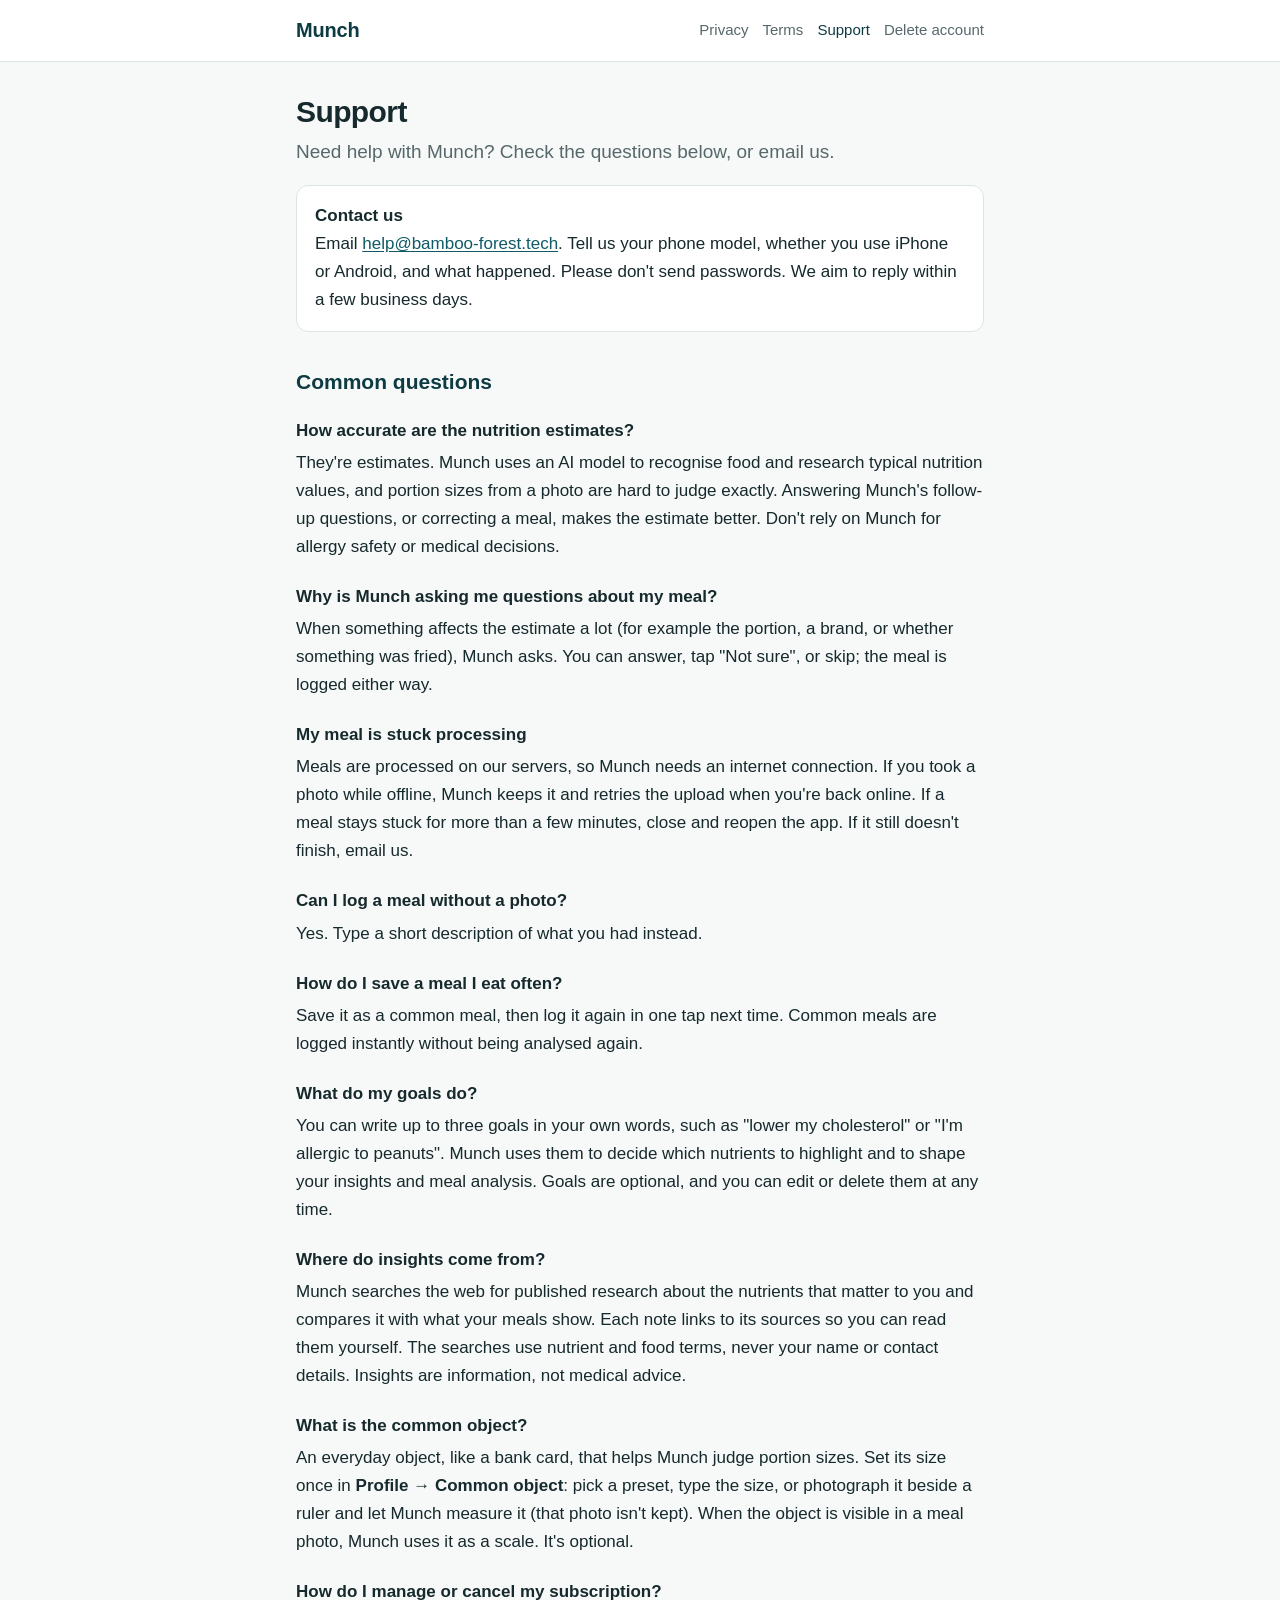
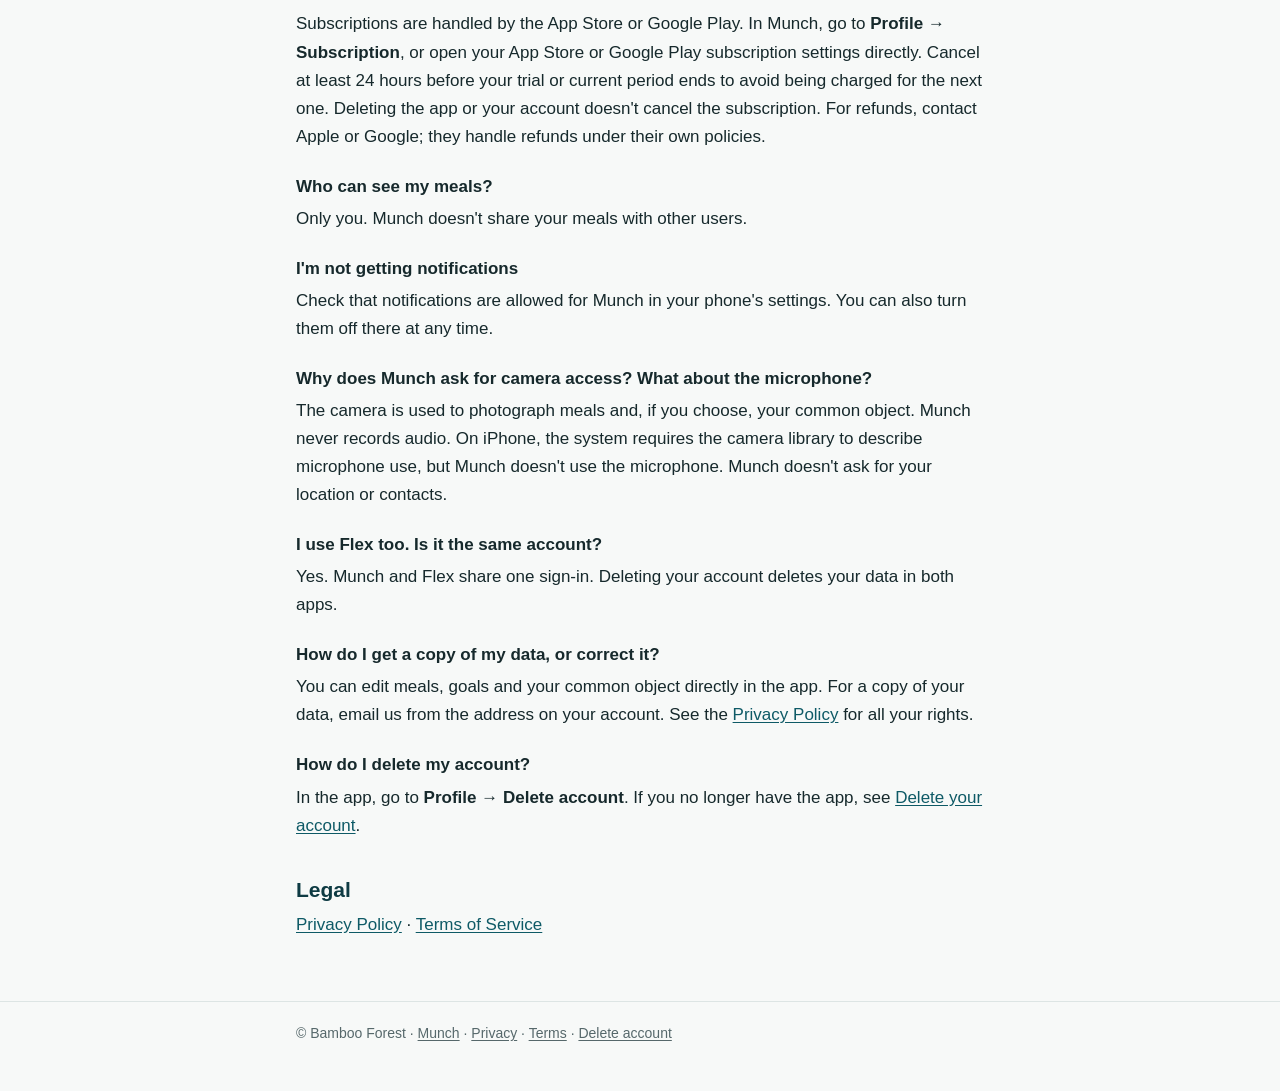
==== support.html @ f28c1751 "Munch privacy policy, terms, support and account deletion pages Co-Authored-By: Claude Opus 5.5 (1M " ====
<!DOCTYPE html>
<html lang="en">
<head>
<meta charset="utf-8">
<meta name="viewport" content="width=device-width, initial-scale=1">
<title>Munch Support</title>
<meta name="description" content="Help with Munch: common questions and how to contact us.">
<meta name="color-scheme" content="light dark">
<link rel="stylesheet" href="style.css">
</head>
<body>
<header class="site"><div class="wrap">
  <a class="brand" href="index.html">Munch</a>
  <nav class="site"><a href="privacy.html">Privacy</a><a href="terms.html">Terms</a><a href="support.html" aria-current="page">Support</a><a href="delete-account.html">Delete account</a></nav>
</div></header>
<main><div class="wrap">
  <h1>Support</h1>
  <p class="lead">Need help with Munch? Check the questions below, or email us.</p>

  <div class="card">
    <p><strong>Contact us</strong><br>Email <a href="mailto:help@bamboo-forest.tech?subject=Munch%20support">help@bamboo-forest.tech</a>. Tell us your phone model, whether you use iPhone or Android, and what happened. Please don't send passwords. We aim to reply within a few business days.</p>
  </div>

  <h2>Common questions</h2>

  <h3>How accurate are the nutrition estimates?</h3>
  <p>They're estimates. Munch uses an AI model to recognise food and research typical nutrition values, and portion sizes from a photo are hard to judge exactly. Answering Munch's follow-up questions, or correcting a meal, makes the estimate better. Don't rely on Munch for allergy safety or medical decisions.</p>

  <h3>Why is Munch asking me questions about my meal?</h3>
  <p>When something affects the estimate a lot (for example the portion, a brand, or whether something was fried), Munch asks. You can answer, tap "Not sure", or skip; the meal is logged either way.</p>

  <h3>My meal is stuck processing</h3>
  <p>Meals are processed on our servers, so Munch needs an internet connection. If you took a photo while offline, Munch keeps it and retries the upload when you're back online. If a meal stays stuck for more than a few minutes, close and reopen the app. If it still doesn't finish, email us.</p>

  <h3>Can I log a meal without a photo?</h3>
  <p>Yes. Type a short description of what you had instead.</p>

  <h3>How do I save a meal I eat often?</h3>
  <p>Save it as a common meal, then log it again in one tap next time. Common meals are logged instantly without being analysed again.</p>

  <h3>What do my goals do?</h3>
  <p>You can write up to three goals in your own words, such as "lower my cholesterol" or "I'm allergic to peanuts". Munch uses them to decide which nutrients to highlight and to shape your insights and meal analysis. Goals are optional, and you can edit or delete them at any time.</p>

  <h3>Where do insights come from?</h3>
  <p>Munch searches the web for published research about the nutrients that matter to you and compares it with what your meals show. Each note links to its sources so you can read them yourself. The searches use nutrient and food terms, never your name or contact details. Insights are information, not medical advice.</p>

  <h3>What is the common object?</h3>
  <p>An everyday object, like a bank card, that helps Munch judge portion sizes. Set its size once in <strong>Profile &rarr; Common object</strong>: pick a preset, type the size, or photograph it beside a ruler and let Munch measure it (that photo isn't kept). When the object is visible in a meal photo, Munch uses it as a scale. It's optional.</p>

  <h3>How do I manage or cancel my subscription?</h3>
  <p>Subscriptions are handled by the App Store or Google Play. In Munch, go to <strong>Profile &rarr; Subscription</strong>, or open your App Store or Google Play subscription settings directly. Cancel at least 24 hours before your trial or current period ends to avoid being charged for the next one. Deleting the app or your account doesn't cancel the subscription. For refunds, contact Apple or Google; they handle refunds under their own policies.</p>

  <h3>Who can see my meals?</h3>
  <p>Only you. Munch doesn't share your meals with other users.</p>

  <h3>I'm not getting notifications</h3>
  <p>Check that notifications are allowed for Munch in your phone's settings. You can also turn them off there at any time.</p>

  <h3>Why does Munch ask for camera access? What about the microphone?</h3>
  <p>The camera is used to photograph meals and, if you choose, your common object. Munch never records audio. On iPhone, the system requires the camera library to describe microphone use, but Munch doesn't use the microphone. Munch doesn't ask for your location or contacts.</p>

  <h3>I use Flex too. Is it the same account?</h3>
  <p>Yes. Munch and Flex share one sign-in. Deleting your account deletes your data in both apps.</p>

  <h3>How do I get a copy of my data, or correct it?</h3>
  <p>You can edit meals, goals and your common object directly in the app. For a copy of your data, email us from the address on your account. See the <a href="privacy.html">Privacy Policy</a> for all your rights.</p>

  <h3>How do I delete my account?</h3>
  <p>In the app, go to <strong>Profile &rarr; Delete account</strong>. If you no longer have the app, see <a href="delete-account.html">Delete your account</a>.</p>

  <h2>Legal</h2>
  <p><a href="privacy.html">Privacy Policy</a> &middot; <a href="terms.html">Terms of Service</a></p>
</div></main>
<footer class="site"><div class="wrap">
  <p>&copy; Bamboo Forest &middot; <a href="index.html">Munch</a> &middot; <a href="privacy.html">Privacy</a> &middot; <a href="terms.html">Terms</a> &middot; <a href="delete-account.html">Delete account</a></p>
</div></footer>
</body>
</html>
---- style.css ----
/* Munch legal & support pages. One shared stylesheet, no JS, no web fonts. */
:root {
  --bg: #f7f9f8;
  --surface: #ffffff;
  --text: #16292c;
  --muted: #56686b;
  --border: #dde5e4;
  --accent: #0e3b43;
  --accent-soft: #e3eeec;
  --link: #0e5a66;
  color-scheme: light dark;
}
@media (prefers-color-scheme: dark) {
  :root {
    --bg: #0c1a1d;
    --surface: #122428;
    --text: #e6eeed;
    --muted: #9fb2b1;
    --border: #23393d;
    --accent: #7fc4c4;
    --accent-soft: #173136;
    --link: #8fd3d0;
  }
}
* { box-sizing: border-box; }
html { -webkit-text-size-adjust: 100%; }
body {
  margin: 0;
  background: var(--bg);
  color: var(--text);
  font: 17px/1.65 -apple-system, BlinkMacSystemFont, "Segoe UI", Roboto, "Helvetica Neue", Arial, sans-serif;
}
.wrap { max-width: 720px; margin: 0 auto; padding: 0 16px; }
header.site { border-bottom: 1px solid var(--border); background: var(--surface); }
header.site .wrap { display: flex; flex-wrap: wrap; align-items: center; justify-content: space-between; gap: 8px 20px; padding-top: 14px; padding-bottom: 14px; }
.brand { font-weight: 700; font-size: 20px; color: var(--accent); text-decoration: none; letter-spacing: -0.01em; }
nav.site a { color: var(--muted); text-decoration: none; font-size: 15px; margin-right: 14px; }
nav.site a:last-child { margin-right: 0; }
nav.site a:hover, nav.site a[aria-current="page"] { color: var(--accent); }
main { padding: 32px 0 48px; }
h1 { font-size: 30px; line-height: 1.2; margin: 0 0 6px; letter-spacing: -0.02em; }
h2 { font-size: 21px; line-height: 1.3; margin: 36px 0 8px; color: var(--accent); }
h3 { font-size: 17px; margin: 22px 0 4px; }
p, ul, ol, table { margin: 0 0 14px; }
ul, ol { padding-left: 22px; }
li { margin-bottom: 6px; }
a { color: var(--link); text-underline-offset: 2px; }
.meta { color: var(--muted); font-size: 15px; margin-bottom: 24px; }
.lead { font-size: 19px; color: var(--muted); }
.card { background: var(--surface); border: 1px solid var(--border); border-radius: 12px; padding: 16px 18px; margin: 18px 0; }
.callout { background: var(--accent-soft); border-radius: 12px; padding: 14px 18px; margin: 18px 0; }
.callout p:last-child, .card p:last-child, .card ul:last-child { margin-bottom: 0; }
.table-scroll { overflow-x: auto; -webkit-overflow-scrolling: touch; margin: 0 0 14px; }
table { border-collapse: collapse; width: 100%; font-size: 15px; }
th, td { text-align: left; vertical-align: top; padding: 9px 10px; border-bottom: 1px solid var(--border); }
th { color: var(--muted); font-weight: 600; }
.hero { padding: 24px 0 8px; }
.hero h1 { font-size: 40px; }
.tagline { font-size: 22px; color: var(--accent); font-weight: 600; margin: 0 0 16px; }
.links { list-style: none; padding: 0; display: grid; gap: 10px; }
.links a { display: block; background: var(--surface); border: 1px solid var(--border); border-radius: 12px; padding: 14px 16px; text-decoration: none; color: var(--text); }
.links a strong { color: var(--accent); display: block; }
.links a span { color: var(--muted); font-size: 15px; }
footer.site { border-top: 1px solid var(--border); color: var(--muted); font-size: 14px; padding: 20px 0 32px; }
footer.site a { color: var(--muted); }
@media (max-width: 480px) {
  body { font-size: 16px; }
  h1 { font-size: 26px; }
  .hero h1 { font-size: 34px; }
}
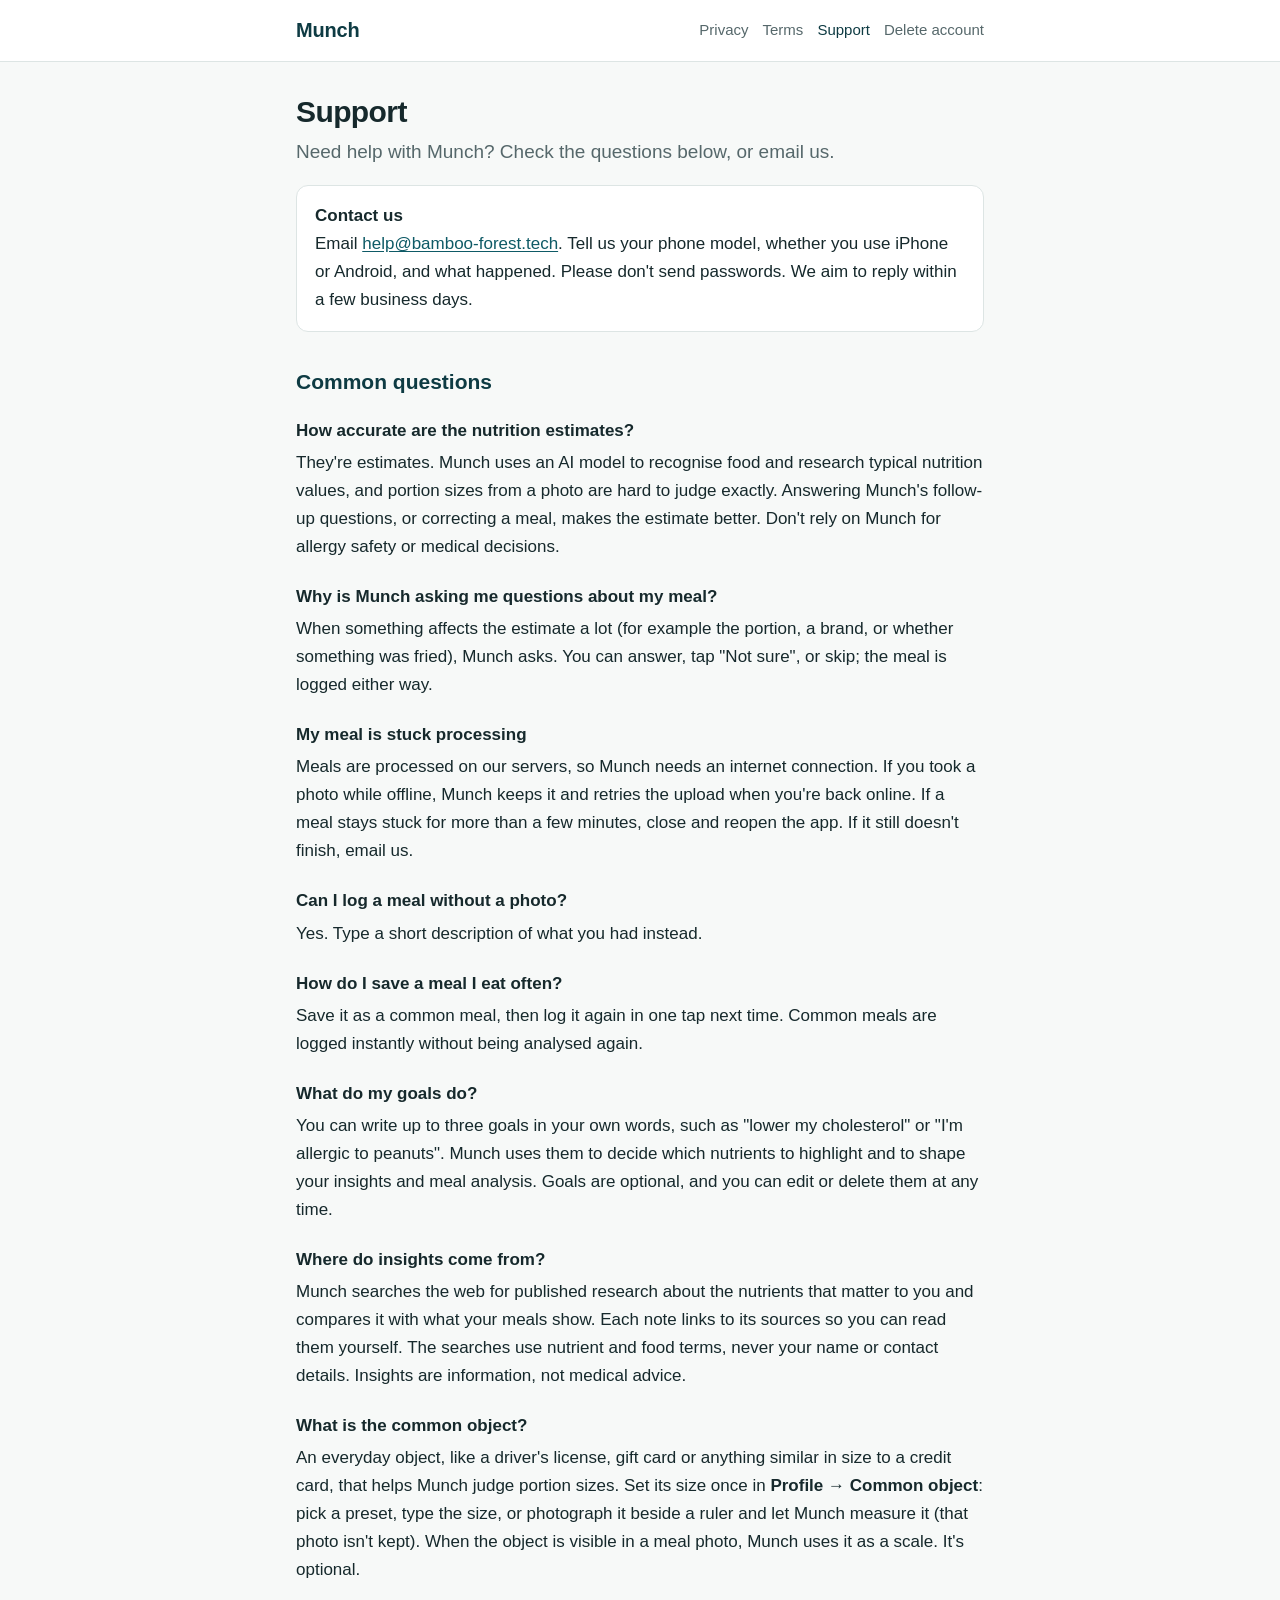
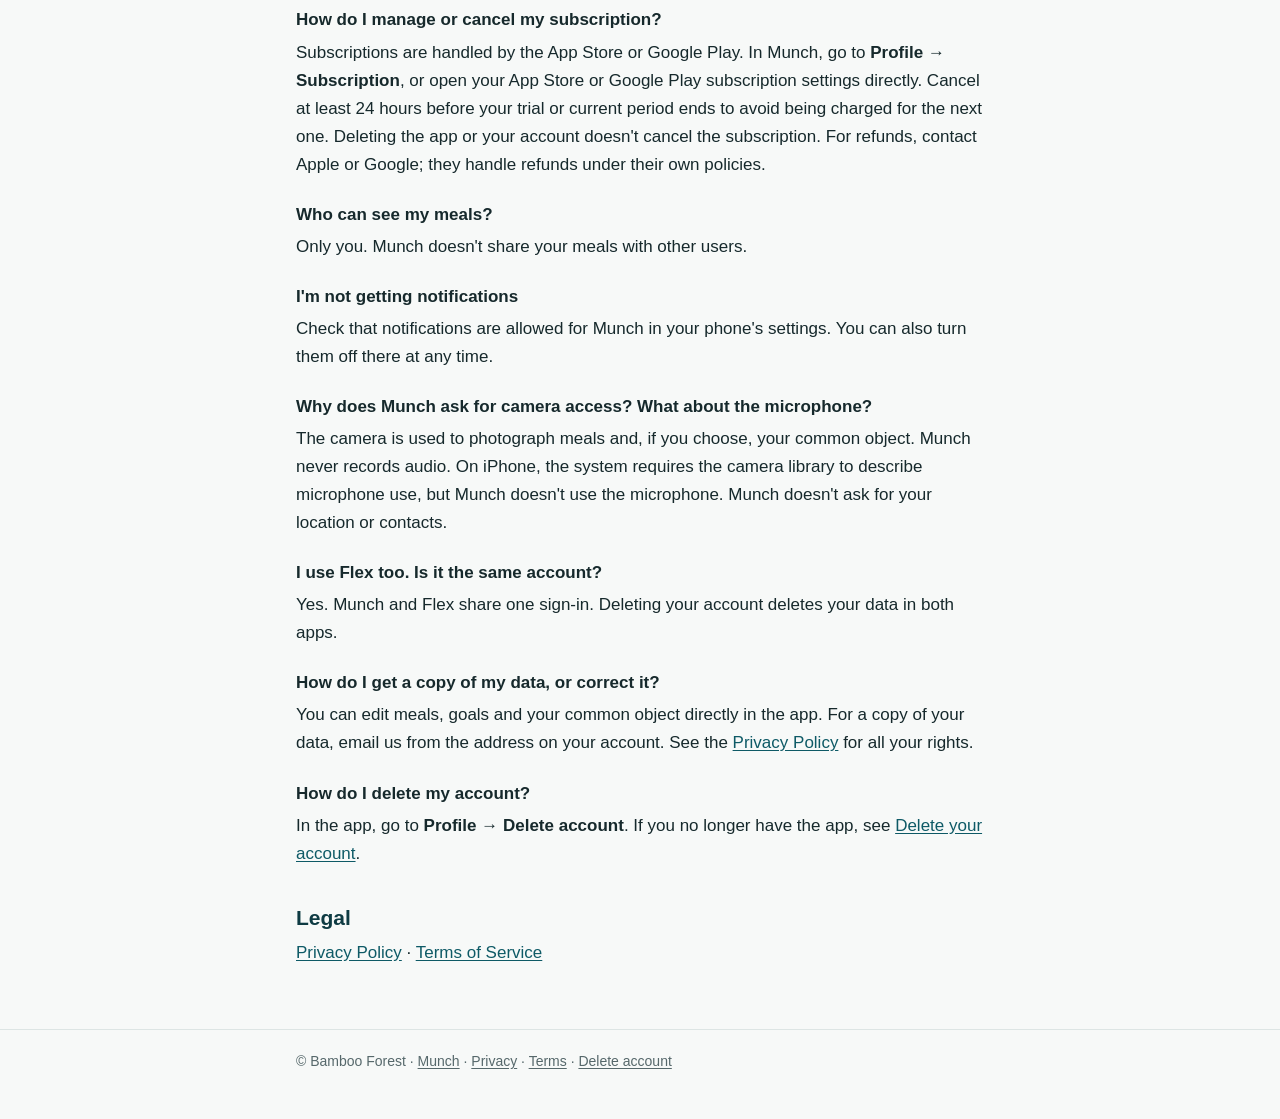
==== commit cf148e50: "Common object: suggest a wallet card rather than a bank card Co-Authored-By: Claude Opus 5.5 (1M con" ====
--- a/support.html
+++ b/support.html
@@ -45,7 +45,7 @@
   <p>Munch searches the web for published research about the nutrients that matter to you and compares it with what your meals show. Each note links to its sources so you can read them yourself. The searches use nutrient and food terms, never your name or contact details. Insights are information, not medical advice.</p>
 
   <h3>What is the common object?</h3>
-  <p>An everyday object, like a bank card, that helps Munch judge portion sizes. Set its size once in <strong>Profile &rarr; Common object</strong>: pick a preset, type the size, or photograph it beside a ruler and let Munch measure it (that photo isn't kept). When the object is visible in a meal photo, Munch uses it as a scale. It's optional.</p>
+  <p>An everyday object, like a driver's license, gift card or anything similar in size to a credit card, that helps Munch judge portion sizes. Set its size once in <strong>Profile &rarr; Common object</strong>: pick a preset, type the size, or photograph it beside a ruler and let Munch measure it (that photo isn't kept). When the object is visible in a meal photo, Munch uses it as a scale. It's optional.</p>
 
   <h3>How do I manage or cancel my subscription?</h3>
   <p>Subscriptions are handled by the App Store or Google Play. In Munch, go to <strong>Profile &rarr; Subscription</strong>, or open your App Store or Google Play subscription settings directly. Cancel at least 24 hours before your trial or current period ends to avoid being charged for the next one. Deleting the app or your account doesn't cancel the subscription. For refunds, contact Apple or Google; they handle refunds under their own policies.</p>
